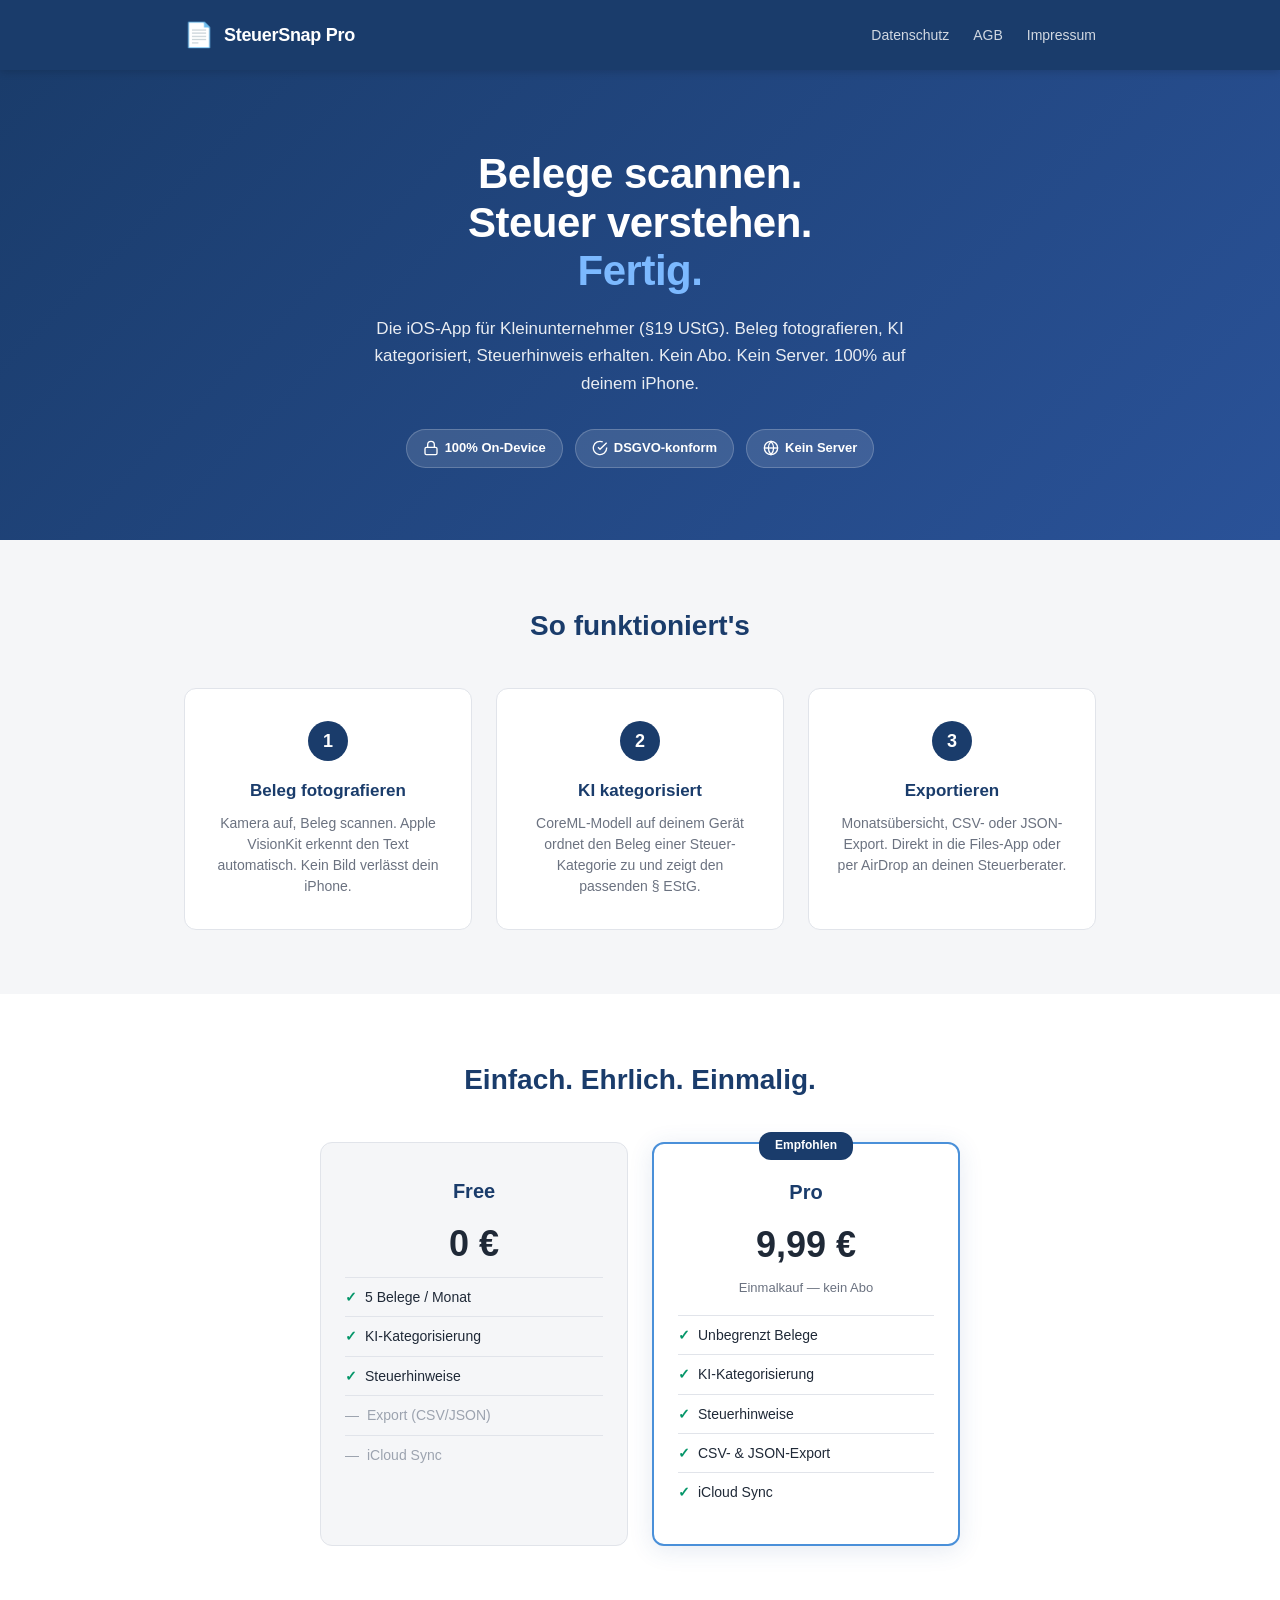
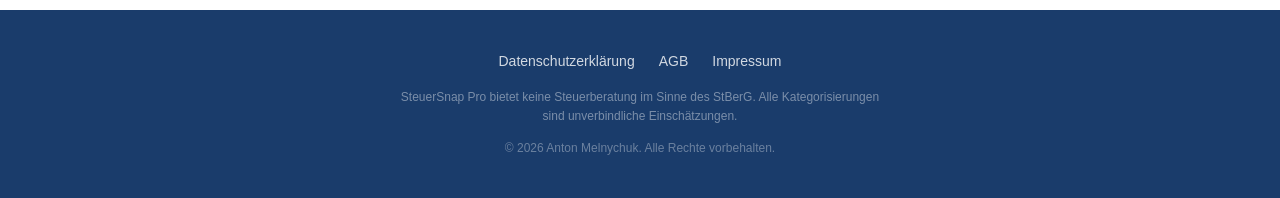
==== index.html @ 7c4c87a4 "Initial commit: SteuerSnap Pro legal website - index.html: Landing page mit Features & Pricing - dat" ====
<!DOCTYPE html>
<html lang="de">
<head>
    <meta charset="UTF-8">
    <meta name="viewport" content="width=device-width, initial-scale=1.0">
    <title>SteuerSnap Pro — Belege scannen. Steuer verstehen. Fertig.</title>
    <meta name="description" content="SteuerSnap Pro ist die iOS-App für Kleinunternehmer (§19 UStG). Belege scannen, automatisch kategorisieren, exportieren. 100% On-Device, DSGVO-konform.">
    <link rel="stylesheet" href="style.css">
    <link rel="icon" type="image/svg+xml" href="data:image/svg+xml,<svg xmlns='http://www.w3.org/2000/svg' viewBox='0 0 100 100'><text y='.9em' font-size='90'>📄</text></svg>">
</head>
<body>
    <header class="site-header">
        <div class="container">
            <div class="logo">
                <span class="logo-icon">📄</span>
                <span class="logo-text">SteuerSnap Pro</span>
            </div>
            <nav>
                <a href="datenschutz.html">Datenschutz</a>
                <a href="agb.html">AGB</a>
                <a href="impressum.html">Impressum</a>
            </nav>
        </div>
    </header>

    <main>
        <section class="hero">
            <div class="container">
                <h1>Belege scannen.<br>Steuer verstehen.<br><span class="accent">Fertig.</span></h1>
                <p class="subtitle">Die iOS-App für Kleinunternehmer (§19 UStG). Beleg fotografieren, KI kategorisiert, Steuerhinweis erhalten. Kein Abo. Kein Server. 100% auf deinem iPhone.</p>
                <div class="badges">
                    <span class="badge">
                        <svg width="16" height="16" viewBox="0 0 24 24" fill="none" stroke="currentColor" stroke-width="2"><rect x="3" y="11" width="18" height="11" rx="2" ry="2"/><path d="M7 11V7a5 5 0 0 1 10 0v4"/></svg>
                        100% On-Device
                    </span>
                    <span class="badge">
                        <svg width="16" height="16" viewBox="0 0 24 24" fill="none" stroke="currentColor" stroke-width="2"><path d="M22 11.08V12a10 10 0 1 1-5.93-9.14"/><polyline points="22 4 12 14.01 9 11.01"/></svg>
                        DSGVO-konform
                    </span>
                    <span class="badge">
                        <svg width="16" height="16" viewBox="0 0 24 24" fill="none" stroke="currentColor" stroke-width="2"><circle cx="12" cy="12" r="10"/><line x1="2" y1="12" x2="22" y2="12"/><path d="M12 2a15.3 15.3 0 0 1 4 10 15.3 15.3 0 0 1-4 10 15.3 15.3 0 0 1-4-10 15.3 15.3 0 0 1 4-10z"/></svg>
                        Kein Server
                    </span>
                </div>
            </div>
        </section>

        <section class="features">
            <div class="container">
                <h2>So funktioniert's</h2>
                <div class="feature-grid">
                    <div class="feature-card">
                        <div class="feature-number">1</div>
                        <h3>Beleg fotografieren</h3>
                        <p>Kamera auf, Beleg scannen. Apple VisionKit erkennt den Text automatisch. Kein Bild verlässt dein iPhone.</p>
                    </div>
                    <div class="feature-card">
                        <div class="feature-number">2</div>
                        <h3>KI kategorisiert</h3>
                        <p>CoreML-Modell auf deinem Gerät ordnet den Beleg einer Steuer-Kategorie zu und zeigt den passenden § EStG.</p>
                    </div>
                    <div class="feature-card">
                        <div class="feature-number">3</div>
                        <h3>Exportieren</h3>
                        <p>Monatsübersicht, CSV- oder JSON-Export. Direkt in die Files-App oder per AirDrop an deinen Steuerberater.</p>
                    </div>
                </div>
            </div>
        </section>

        <section class="pricing">
            <div class="container">
                <h2>Einfach. Ehrlich. Einmalig.</h2>
                <div class="pricing-grid">
                    <div class="price-card">
                        <h3>Free</h3>
                        <div class="price">0 &euro;</div>
                        <ul>
                            <li class="yes">5 Belege / Monat</li>
                            <li class="yes">KI-Kategorisierung</li>
                            <li class="yes">Steuerhinweise</li>
                            <li class="no">Export (CSV/JSON)</li>
                            <li class="no">iCloud Sync</li>
                        </ul>
                    </div>
                    <div class="price-card featured">
                        <div class="price-badge">Empfohlen</div>
                        <h3>Pro</h3>
                        <div class="price">9,99 &euro;</div>
                        <div class="price-note">Einmalkauf — kein Abo</div>
                        <ul>
                            <li class="yes">Unbegrenzt Belege</li>
                            <li class="yes">KI-Kategorisierung</li>
                            <li class="yes">Steuerhinweise</li>
                            <li class="yes">CSV- &amp; JSON-Export</li>
                            <li class="yes">iCloud Sync</li>
                        </ul>
                    </div>
                </div>
            </div>
        </section>
    </main>

    <footer>
        <div class="container">
            <div class="footer-links">
                <a href="datenschutz.html">Datenschutzerkl&auml;rung</a>
                <a href="agb.html">AGB</a>
                <a href="impressum.html">Impressum</a>
            </div>
            <p class="footer-note">SteuerSnap Pro bietet keine Steuerberatung im Sinne des StBerG. Alle Kategorisierungen sind unverbindliche Einsch&auml;tzungen.</p>
            <p class="footer-copy">&copy; 2026 Anton Melnychuk. Alle Rechte vorbehalten.</p>
        </div>
    </footer>
</body>
</html>
---- style.css ----
/* ─── SteuerSnap Pro — Website Stylesheet ───────────────────────────────── */
/* Design: Behördlich-sachlich, Dunkelblau + Weiß, SF Pro-ähnlich           */

:root {
    --blau-dunkel: #1A3C6B;
    --blau-mittel: #2A5298;
    --blau-hell: #3D6BB5;
    --blau-accent: #4A90D9;
    --grau-hintergrund: #F5F6F8;
    --grau-karte: #FFFFFF;
    --grau-rand: #E1E4EA;
    --grau-text: #6B7280;
    --text-dunkel: #1F2937;
    --text-hell: #FFFFFF;
    --success: #059669;
    --muted: #9CA3AF;
    --radius: 12px;
    --radius-sm: 8px;
    --max-width: 960px;
}

* {
    margin: 0;
    padding: 0;
    box-sizing: border-box;
}

body {
    font-family: -apple-system, BlinkMacSystemFont, "SF Pro Text", "Segoe UI", Roboto, Helvetica, Arial, sans-serif;
    color: var(--text-dunkel);
    background: var(--grau-hintergrund);
    line-height: 1.6;
    -webkit-font-smoothing: antialiased;
}

.container {
    max-width: var(--max-width);
    margin: 0 auto;
    padding: 0 24px;
}

/* ─── Header ────────────────────────────────────────────────────────────── */

.site-header {
    background: var(--blau-dunkel);
    padding: 16px 0;
    position: sticky;
    top: 0;
    z-index: 100;
    box-shadow: 0 2px 8px rgba(0, 0, 0, 0.15);
}

.site-header .container {
    display: flex;
    justify-content: space-between;
    align-items: center;
}

.logo {
    display: flex;
    align-items: center;
    gap: 10px;
    text-decoration: none;
    color: var(--text-hell);
}

.logo-icon {
    font-size: 24px;
}

.logo-text {
    font-size: 18px;
    font-weight: 700;
    letter-spacing: -0.3px;
    color: var(--text-hell);
}

nav {
    display: flex;
    gap: 24px;
}

nav a {
    color: rgba(255, 255, 255, 0.8);
    text-decoration: none;
    font-size: 14px;
    font-weight: 500;
    transition: color 0.2s;
}

nav a:hover {
    color: var(--text-hell);
}

/* ─── Hero ──────────────────────────────────────────────────────────────── */

.hero {
    background: linear-gradient(135deg, var(--blau-dunkel) 0%, var(--blau-mittel) 100%);
    padding: 80px 0 72px;
    text-align: center;
    color: var(--text-hell);
}

.hero h1 {
    font-size: 42px;
    font-weight: 800;
    line-height: 1.15;
    letter-spacing: -0.5px;
    margin-bottom: 20px;
}

.hero .accent {
    color: #7CB9FF;
}

.hero .subtitle {
    font-size: 17px;
    line-height: 1.6;
    max-width: 580px;
    margin: 0 auto 32px;
    opacity: 0.9;
}

.badges {
    display: flex;
    justify-content: center;
    gap: 12px;
    flex-wrap: wrap;
}

.badge {
    display: inline-flex;
    align-items: center;
    gap: 6px;
    padding: 8px 16px;
    background: rgba(255, 255, 255, 0.12);
    border: 1px solid rgba(255, 255, 255, 0.2);
    border-radius: 20px;
    font-size: 13px;
    font-weight: 600;
}

/* ─── Features ──────────────────────────────────────────────────────────── */

.features {
    padding: 64px 0;
}

.features h2,
.pricing h2 {
    text-align: center;
    font-size: 28px;
    font-weight: 700;
    margin-bottom: 40px;
    color: var(--blau-dunkel);
}

.feature-grid {
    display: grid;
    grid-template-columns: repeat(3, 1fr);
    gap: 24px;
}

.feature-card {
    background: var(--grau-karte);
    border: 1px solid var(--grau-rand);
    border-radius: var(--radius);
    padding: 32px 24px;
    text-align: center;
}

.feature-number {
    width: 40px;
    height: 40px;
    border-radius: 50%;
    background: var(--blau-dunkel);
    color: var(--text-hell);
    font-size: 18px;
    font-weight: 700;
    display: inline-flex;
    align-items: center;
    justify-content: center;
    margin-bottom: 16px;
}

.feature-card h3 {
    font-size: 17px;
    font-weight: 700;
    margin-bottom: 8px;
    color: var(--blau-dunkel);
}

.feature-card p {
    font-size: 14px;
    color: var(--grau-text);
    line-height: 1.5;
}

/* ─── Pricing ───────────────────────────────────────────────────────────── */

.pricing {
    padding: 64px 0;
    background: white;
}

.pricing-grid {
    display: grid;
    grid-template-columns: repeat(2, 1fr);
    gap: 24px;
    max-width: 640px;
    margin: 0 auto;
}

.price-card {
    background: var(--grau-hintergrund);
    border: 1px solid var(--grau-rand);
    border-radius: var(--radius);
    padding: 32px 24px;
    text-align: center;
    position: relative;
}

.price-card.featured {
    background: white;
    border: 2px solid var(--blau-accent);
    box-shadow: 0 4px 24px rgba(42, 82, 152, 0.12);
}

.price-badge {
    position: absolute;
    top: -12px;
    left: 50%;
    transform: translateX(-50%);
    background: var(--blau-dunkel);
    color: white;
    padding: 4px 16px;
    border-radius: 12px;
    font-size: 12px;
    font-weight: 700;
}

.price-card h3 {
    font-size: 20px;
    font-weight: 700;
    color: var(--blau-dunkel);
    margin-bottom: 8px;
}

.price {
    font-size: 36px;
    font-weight: 800;
    color: var(--text-dunkel);
    margin-bottom: 4px;
}

.price-note {
    font-size: 13px;
    color: var(--grau-text);
    margin-bottom: 16px;
}

.price-card ul {
    list-style: none;
    text-align: left;
}

.price-card li {
    padding: 8px 0;
    font-size: 14px;
    border-top: 1px solid var(--grau-rand);
    display: flex;
    align-items: center;
    gap: 8px;
}

.price-card li.yes::before {
    content: "✓";
    color: var(--success);
    font-weight: 700;
}

.price-card li.no::before {
    content: "—";
    color: var(--muted);
    font-weight: 400;
}

.price-card li.no {
    color: var(--muted);
}

/* ─── Legal Pages ───────────────────────────────────────────────────────── */

.legal-page {
    padding: 48px 0 80px;
}

.legal-page .container {
    max-width: 720px;
}

.legal-page h1 {
    font-size: 28px;
    font-weight: 800;
    color: var(--blau-dunkel);
    margin-bottom: 8px;
}

.legal-page .legal-meta {
    font-size: 13px;
    color: var(--grau-text);
    margin-bottom: 40px;
    padding-bottom: 16px;
    border-bottom: 1px solid var(--grau-rand);
}

.legal-page h2 {
    font-size: 18px;
    font-weight: 700;
    color: var(--blau-dunkel);
    margin-top: 32px;
    margin-bottom: 12px;
}

.legal-page h3 {
    font-size: 15px;
    font-weight: 600;
    color: var(--text-dunkel);
    margin-top: 20px;
    margin-bottom: 8px;
}

.legal-page p,
.legal-page li {
    font-size: 14px;
    line-height: 1.7;
    color: var(--grau-text);
    margin-bottom: 8px;
}

.legal-page ul {
    padding-left: 20px;
    margin-bottom: 12px;
}

.legal-page li {
    margin-bottom: 4px;
}

.legal-page strong {
    color: var(--text-dunkel);
}

.legal-page .hinweis {
    background: #FEF3C7;
    border: 1px solid #FDE68A;
    border-radius: var(--radius-sm);
    padding: 12px 16px;
    font-size: 13px;
    color: #92400E;
    margin: 16px 0;
}

/* ─── Footer ────────────────────────────────────────────────────────────── */

footer {
    background: var(--blau-dunkel);
    color: rgba(255, 255, 255, 0.7);
    padding: 40px 0;
    text-align: center;
}

.footer-links {
    display: flex;
    justify-content: center;
    gap: 24px;
    margin-bottom: 16px;
}

.footer-links a {
    color: rgba(255, 255, 255, 0.8);
    text-decoration: none;
    font-size: 14px;
    font-weight: 500;
}

.footer-links a:hover {
    color: white;
}

.footer-note {
    font-size: 12px;
    max-width: 500px;
    margin: 0 auto 12px;
    opacity: 0.6;
}

.footer-copy {
    font-size: 12px;
    opacity: 0.5;
}

/* ─── Responsive ────────────────────────────────────────────────────────── */

@media (max-width: 768px) {
    .hero h1 {
        font-size: 30px;
    }

    .hero .subtitle {
        font-size: 15px;
    }

    .feature-grid {
        grid-template-columns: 1fr;
        gap: 16px;
    }

    .pricing-grid {
        grid-template-columns: 1fr;
    }

    nav {
        gap: 16px;
    }

    nav a {
        font-size: 13px;
    }

    .badges {
        gap: 8px;
    }

    .badge {
        font-size: 12px;
        padding: 6px 12px;
    }
}

@media (max-width: 480px) {
    .site-header .container {
        flex-direction: column;
        gap: 12px;
    }

    .hero {
        padding: 48px 0 40px;
    }

    .hero h1 {
        font-size: 26px;
    }
}
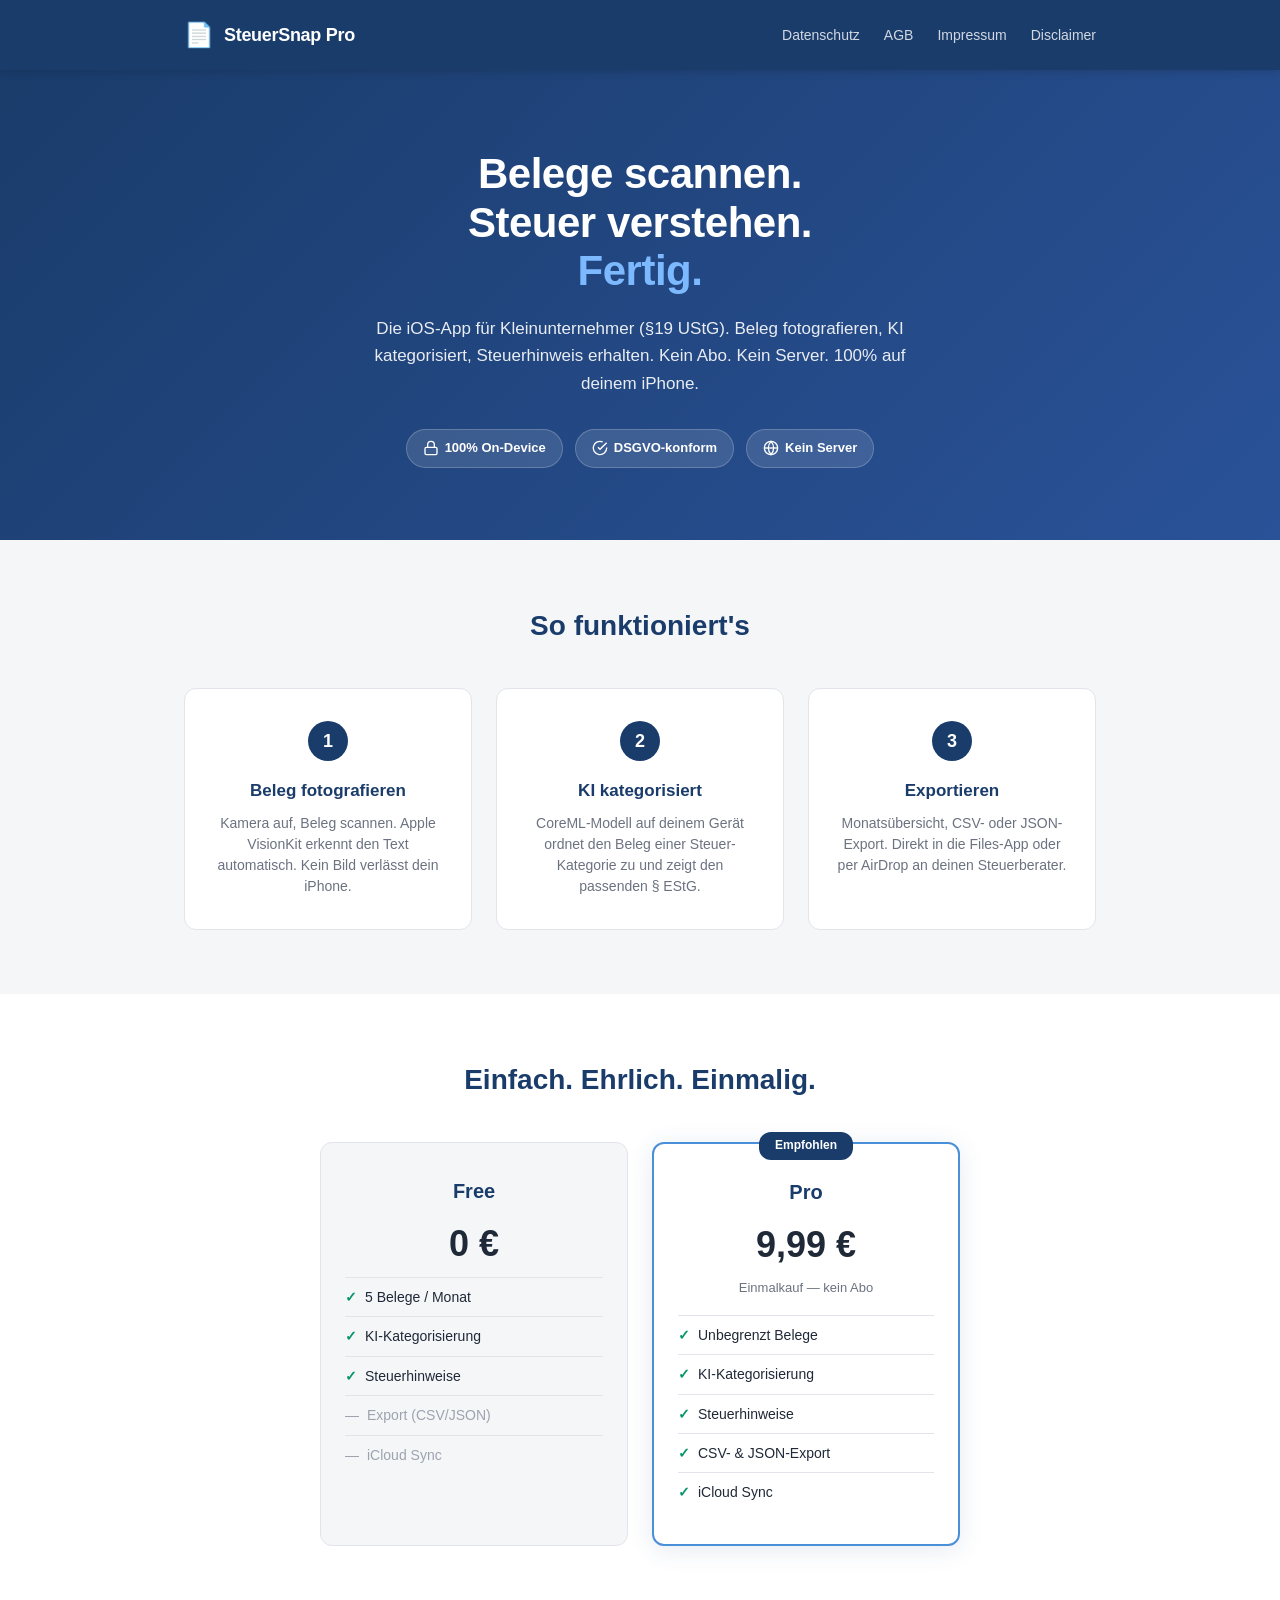
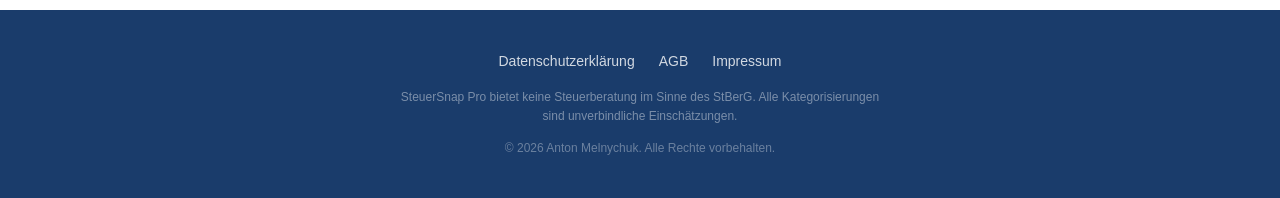
==== commit 479a2d5c: "feat(legal): Disclaimer-Seite + Navigation erweitert - disclaimer.html: Haftungsausschluss im besteh" ====
--- a/index.html
+++ b/index.html
@@ -19,6 +19,7 @@
                 <a href="datenschutz.html">Datenschutz</a>
                 <a href="agb.html">AGB</a>
                 <a href="impressum.html">Impressum</a>
+                <a href="disclaimer.html">Disclaimer</a>
             </nav>
         </div>
     </header>
